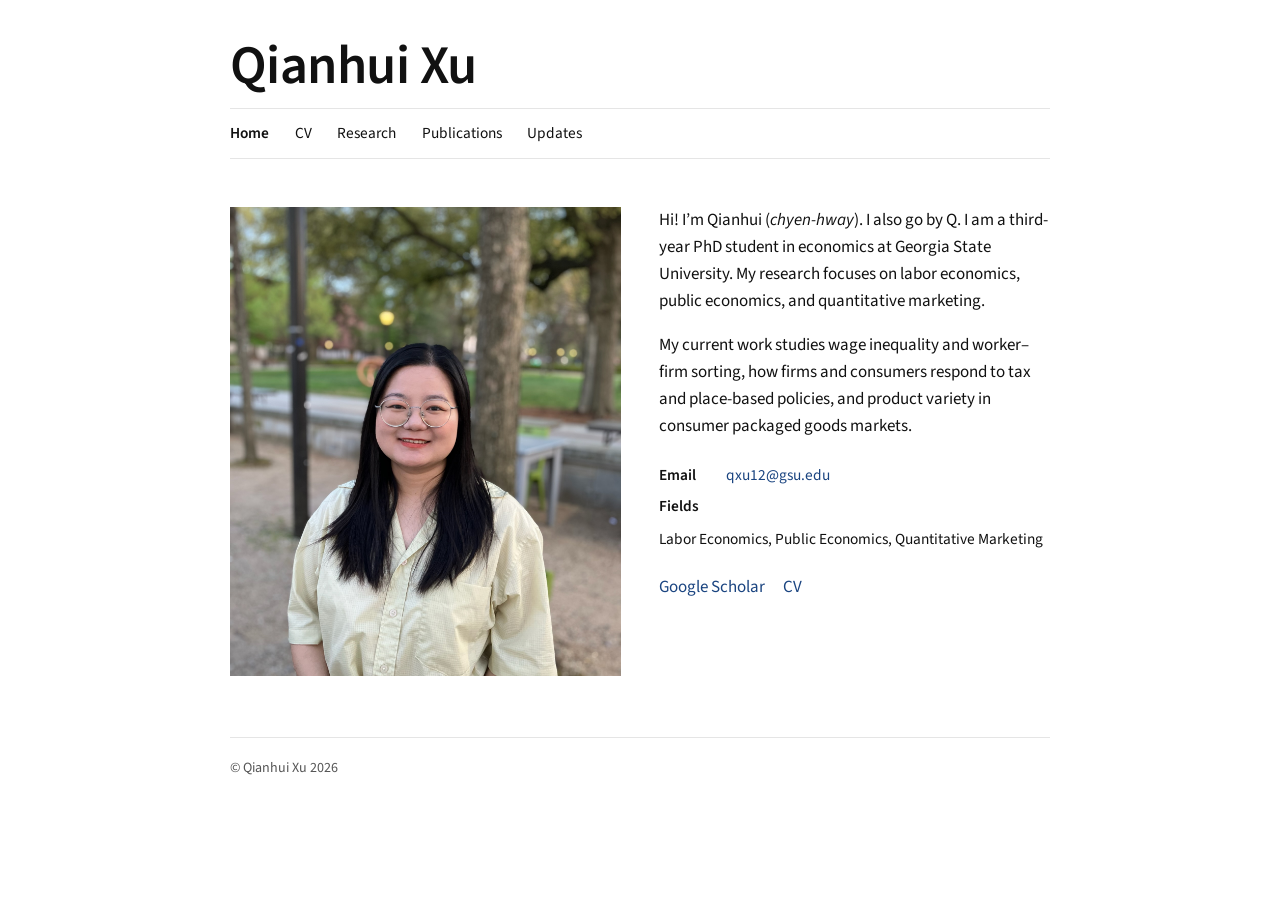
==== index.html @ 07bb1728 "Add version query to CSS/JS links so browsers pick up style changes Co-Authored-By: Claude Opus 5 <n" ====
<!DOCTYPE html>
<html lang="en">
<head>
  <meta charset="UTF-8">
  <meta name="viewport" content="width=device-width, initial-scale=1.0">
  <title>Qianhui Xu | Economics PhD Student</title>
  <meta
    name="description"
    content="Qianhui Xu is a PhD student in economics at Georgia State University working in labor economics, public economics, and health economics."
  >
  <link rel="preconnect" href="https://fonts.googleapis.com">
  <link rel="preconnect" href="https://fonts.gstatic.com" crossorigin>
  <link
    href="https://fonts.googleapis.com/css2?family=Source+Sans+3:wght@400;500;600;700&display=swap"
    rel="stylesheet"
  >
  <link rel="icon" type="image/png" href="assets/favicon.png">
  <link rel="stylesheet" href="style.css?v=20260916">
  <meta name="author" content="Qianhui Xu">
  <meta property="og:type" content="profile">
  <meta property="og:title" content="Qianhui Xu | Economics PhD Student">
  <meta property="og:description" content="PhD student in economics at Georgia State University. Labor, public, and health economics.">
  <meta property="og:url" content="https://xu-qianhui.github.io/">
  <meta property="og:image" content="https://xu-qianhui.github.io/assets/qianhui-xu-photo.jpg">
  <meta name="twitter:card" content="summary">
  <script type="application/ld+json">
  {
    "@context": "https://schema.org",
    "@type": "Person",
    "name": "Qianhui Xu",
    "url": "https://xu-qianhui.github.io/",
    "image": "https://xu-qianhui.github.io/assets/qianhui-xu-photo.jpg",
    "jobTitle": "PhD Student in Economics",
    "affiliation": {
      "@type": "CollegeOrUniversity",
      "name": "Georgia State University"
    },
    "email": "mailto:qxu12@gsu.edu",
    "sameAs": [
      "https://scholar.google.com/citations?user=aEYqAjsAAAAJ&hl=en"
    ]
  }
  </script>
</head>
<body>
  <header class="site-header">
    <div class="container">
      <h1 class="site-name">Qianhui Xu</h1>
      <nav class="site-nav" aria-label="Primary">
        <a class="is-current" href="index.html">Home</a>
        <a href="assets/Qianhui_Xu_CV.pdf" target="_blank" rel="noreferrer">CV</a>
        <a href="research.html">Research</a>
        <a href="publications.html">Publications</a>
        <a href="updates.html">Updates</a>
      </nav>
    </div>
  </header>

  <main>
    <section class="hero">
      <div class="container">
        <img
          src="assets/qianhui-xu-photo.jpg"
          alt="Portrait of Qianhui Xu"
          class="portrait"
        >
        <div class="hero-copy">
          <div class="intro">
            <p>
              Hi! I&rsquo;m Qianhui (<em>chyen-hway</em>). I also go by Q.
              I am a third-year PhD student in economics at Georgia State University.
              My research focuses on labor economics, public economics, and quantitative
              marketing.
            </p>
            <p>
              My current work studies wage inequality and worker&ndash;firm sorting,
              how firms and consumers respond to tax and place-based policies, and
              product variety in consumer packaged goods markets.
            </p>
          </div>

          <ul class="meta-list">
            <li><span>Email</span> <a href="mailto:qxu12@gsu.edu">qxu12@gsu.edu</a></li>
            <li><span>Fields</span> Labor Economics, Public Economics, Quantitative Marketing</li>
          </ul>

          <div class="hero-links" aria-label="Profile links">
            <a href="https://scholar.google.com/citations?user=aEYqAjsAAAAJ&hl=en" target="_blank" rel="noreferrer">Google Scholar</a>
            <a href="assets/Qianhui_Xu_CV.pdf" target="_blank" rel="noreferrer">CV</a>
          </div>
        </div>
      </div>
    </section>
  </main>

  <footer class="site-footer">
    <div class="container footer-wrap">
      <p>&copy; Qianhui Xu <span id="copyright-year">2026</span></p>
    </div>
  </footer>
  <script>document.getElementById('copyright-year').textContent=new Date().getFullYear();</script>
</body>
</html>
---- style.css ----
:root {
  --bg: #ffffff;
  --text: #111111;
  --muted: #555555;
  --border: #e5e5e5;
  --accent: #1a4480;
  --container: 820px;
}

*,
*::before,
*::after {
  box-sizing: border-box;
}

html {
  scroll-behavior: smooth;
}

body {
  margin: 0;
  font-family: "Source Sans 3", -apple-system, BlinkMacSystemFont, "Segoe UI", sans-serif;
  background: var(--bg);
  color: var(--text);
  line-height: 1.6;
  font-size: 17px;
}

a {
  color: var(--accent);
  text-decoration: none;
}

a:hover {
  text-decoration: underline;
}

img {
  display: block;
  max-width: 100%;
}

.container {
  width: min(var(--container), calc(100% - 2rem));
  margin: 0 auto;
}

/* ---- Header: name + subtitle + nav ---- */
.site-header {
  background: var(--bg);
  padding: 2.4rem 0 0.6rem;
}

.site-name {
  margin: 0;
  font-size: clamp(2.4rem, 5vw, 3.4rem);
  font-weight: 600;
  letter-spacing: -0.01em;
  line-height: 1.05;
  color: var(--text);
}

.site-nav {
  display: flex;
  flex-wrap: wrap;
  gap: 0 1.6rem;
  margin-top: 0.8rem;
  padding: 0.7rem 0 0.8rem;
  border-top: 1px solid var(--border);
  border-bottom: 1px solid var(--border);
}

.site-nav a {
  color: var(--text);
  font-size: 0.96rem;
  text-decoration: none;
}

.site-nav a:hover {
  color: var(--accent);
}

.site-nav a.is-current {
  font-weight: 600;
  color: var(--text);
}

/* ---- Hero (homepage) ---- */
.hero {
  padding: 2.4rem 0 1.4rem;
}

.hero .container {
  display: grid;
  grid-template-columns: 1fr 1fr;
  gap: 2.4rem;
  align-items: start;
}

.portrait {
  width: 100%;
  height: auto;
  aspect-ratio: 5 / 6;
  border-radius: 0;
  object-fit: cover;
  background: #f4f4f4;
}

.hero-copy {
  text-align: left;
}

.intro p {
  margin: 0 0 1rem;
}

.meta-list {
  list-style: none;
  padding: 0;
  margin: 1.4rem 0;
  display: grid;
  gap: 0.4rem;
  font-size: 0.96rem;
}

.meta-list li {
  display: flex;
  flex-wrap: wrap;
  gap: 0.55rem;
}

.meta-list span {
  min-width: 3.6rem;
  font-weight: 600;
  color: var(--text);
}

.hero-links {
  display: flex;
  flex-wrap: wrap;
  gap: 1.1rem;
  margin-top: 1.2rem;
}

/* ---- Inner pages ---- */
.page-main {
  padding: 1.8rem 0 0;
}

.page-title {
  margin: 0 0 0.4rem;
  font-size: clamp(1.8rem, 3.4vw, 2.4rem);
  font-weight: 600;
  letter-spacing: -0.01em;
}

.page-block {
  padding: 0.5rem 0 2.5rem;
}

.section-note {
  margin: 0 0 1.2rem;
  color: var(--muted);
  font-size: 0.96rem;
}

.section-heading {
  margin-bottom: 1.4rem;
}

.section-heading h2 {
  margin: 0 0 0.45rem;
  font-size: 1.5rem;
  font-weight: 600;
}

.section-heading p {
  margin: 0;
  max-width: 64ch;
  color: var(--muted);
}

/* ---- Filters ---- */
.filters {
  display: flex;
  flex-wrap: wrap;
  gap: 0.6rem;
  margin: 1.2rem 0 1.4rem;
}

.filter-btn {
  border: 1px solid var(--border);
  background: transparent;
  color: var(--muted);
  border-radius: 3px;
  padding: 0.35rem 0.75rem;
  font: inherit;
  font-size: 0.9rem;
  cursor: pointer;
  transition: background 120ms ease, color 120ms ease, border-color 120ms ease;
}

.filter-btn:hover,
.filter-btn:focus-visible {
  background: #f4f4f4;
  color: var(--text);
  outline: none;
}

.filter-btn.active {
  background: var(--text);
  color: #ffffff;
  border-color: var(--text);
}

/* ---- Research/publication items ---- */
.research-list,
.publication-list {
  display: grid;
  gap: 0;
}

.research-item,
.publication-item,
.teaching-card {
  border: 0;
  border-bottom: 1px solid var(--border);
  padding: 1.3rem 0;
}

.research-item.is-hidden {
  display: none;
}

.item-topline {
  display: flex;
  flex-wrap: wrap;
  gap: 0.65rem;
  margin-bottom: 0.55rem;
  font-size: 0.82rem;
  text-transform: uppercase;
  letter-spacing: 0.04em;
}

.type-tag {
  color: var(--accent);
  font-weight: 600;
}

.year-tag {
  color: var(--muted);
}

.research-item h3,
.publication-item h3 {
  margin: 0 0 0.4rem;
  font-size: 1.12rem;
  font-weight: 600;
  line-height: 1.32;
}

.research-item h3 + h3 {
  margin-top: 1.1rem;
}

.research-item .item-links + h3,
.research-item .abstract-panel + h3 {
  margin-top: 1.1rem;
}

.item-links .abstract-toggle {
  margin-top: 0;
  font-size: inherit;
}

.publication-item {
  padding: 0.9rem 0;
}

.item-meta,
.publication-item p,
.teaching-card p {
  margin: 0;
  color: var(--muted);
  font-size: 0.96rem;
}

.abstract-toggle {
  margin-top: 0.7rem;
  border: 0;
  background: transparent;
  padding: 0;
  font: inherit;
  font-size: 0.92rem;
  color: var(--accent);
  cursor: pointer;
}

.abstract-toggle:hover {
  text-decoration: underline;
}

.abstract-panel {
  margin-top: 0.8rem;
  padding: 0.1rem 0 0.1rem 1rem;
  border-left: 2px solid var(--border);
}

.abstract-panel p {
  margin: 0;
  font-size: 0.96rem;
}

.item-links {
  display: flex;
  flex-wrap: wrap;
  gap: 1rem;
  margin-top: 0.7rem;
  font-size: 0.94rem;
}

/* ---- Timeline (updates page) ---- */
.timeline {
  display: grid;
  gap: 0;
}

.timeline-item {
  padding: 1rem 0;
  border-bottom: 1px solid var(--border);
}

.timeline-date {
  margin: 0 0 0.2rem;
  color: var(--muted);
  font-weight: 600;
  font-size: 0.88rem;
  text-transform: uppercase;
  letter-spacing: 0.04em;
}

.timeline-item p:last-child {
  margin: 0;
}

/* ---- Teaching ---- */
.teaching-title {
  font-size: 1.1rem;
  font-weight: 600;
  margin-bottom: 0.45rem;
}

/* ---- Footer ---- */
.site-footer {
  padding: 2.4rem 0 3rem;
}

.footer-wrap {
  border-top: 1px solid var(--border);
  padding-top: 1.2rem;
  color: var(--muted);
  font-size: 0.88rem;
}

.footer-wrap p {
  margin: 0;
}

/* ---- Responsive ---- */
@media (max-width: 700px) {
  body {
    font-size: 16px;
  }

  .container {
    width: calc(100% - 1.4rem);
  }

  .site-header {
    padding-top: 1.6rem;
  }

  .site-nav {
    gap: 0.6rem 1.2rem;
  }

  .portrait {
    width: 130px;
    height: 130px;
  }

  .hero .container {
    grid-template-columns: 1fr;
    justify-items: center;
    text-align: center;
  }

  .hero-copy {
    text-align: left;
  }
}
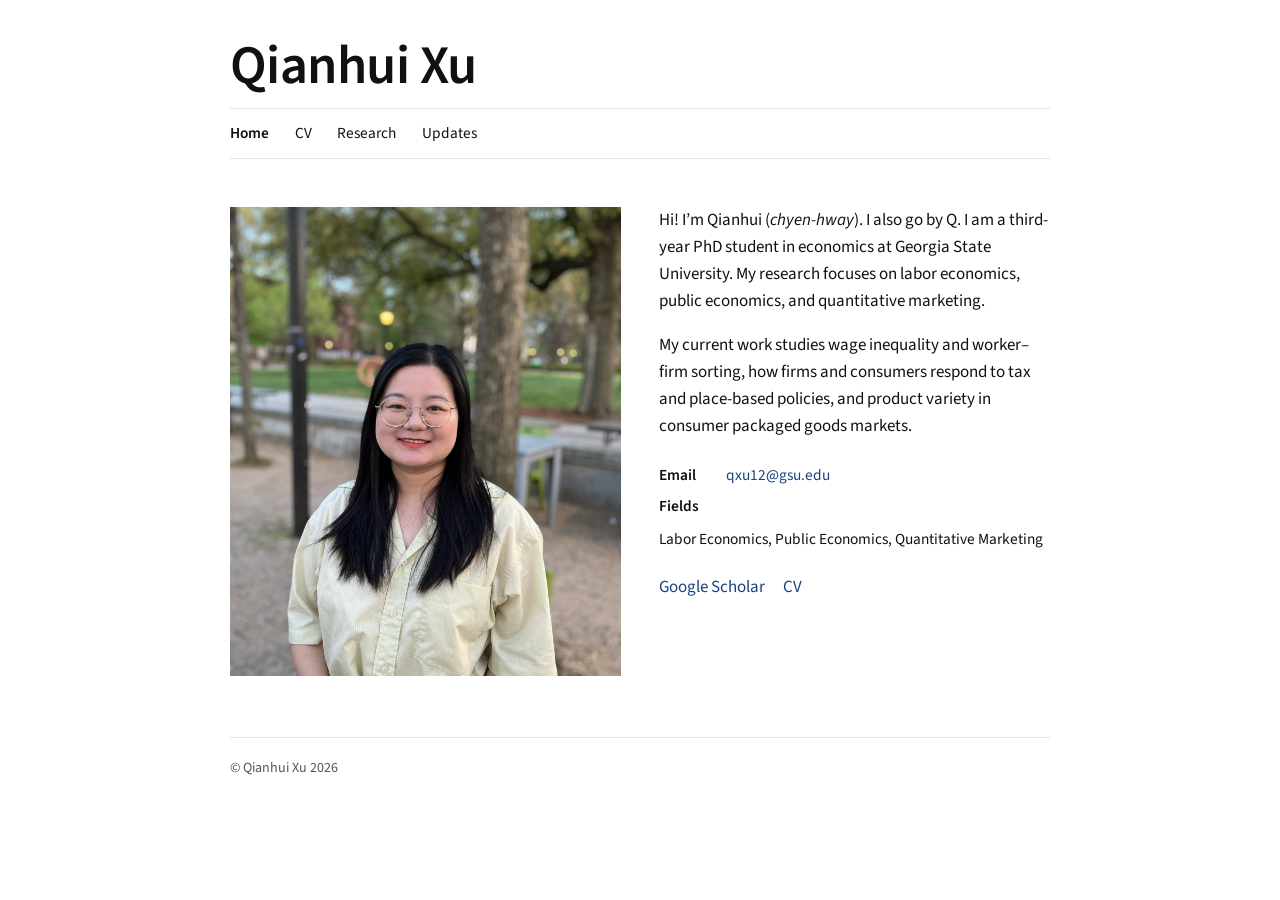
==== commit 5d141e8f: "Remove Publications link from site navigation Co-Authored-By: Claude Opus 5 <noreply@anthropic.com>" ====
--- a/index.html
+++ b/index.html
@@ -50,7 +50,6 @@
         <a class="is-current" href="index.html">Home</a>
         <a href="assets/Qianhui_Xu_CV.pdf" target="_blank" rel="noreferrer">CV</a>
         <a href="research.html">Research</a>
-        <a href="publications.html">Publications</a>
         <a href="updates.html">Updates</a>
       </nav>
     </div>
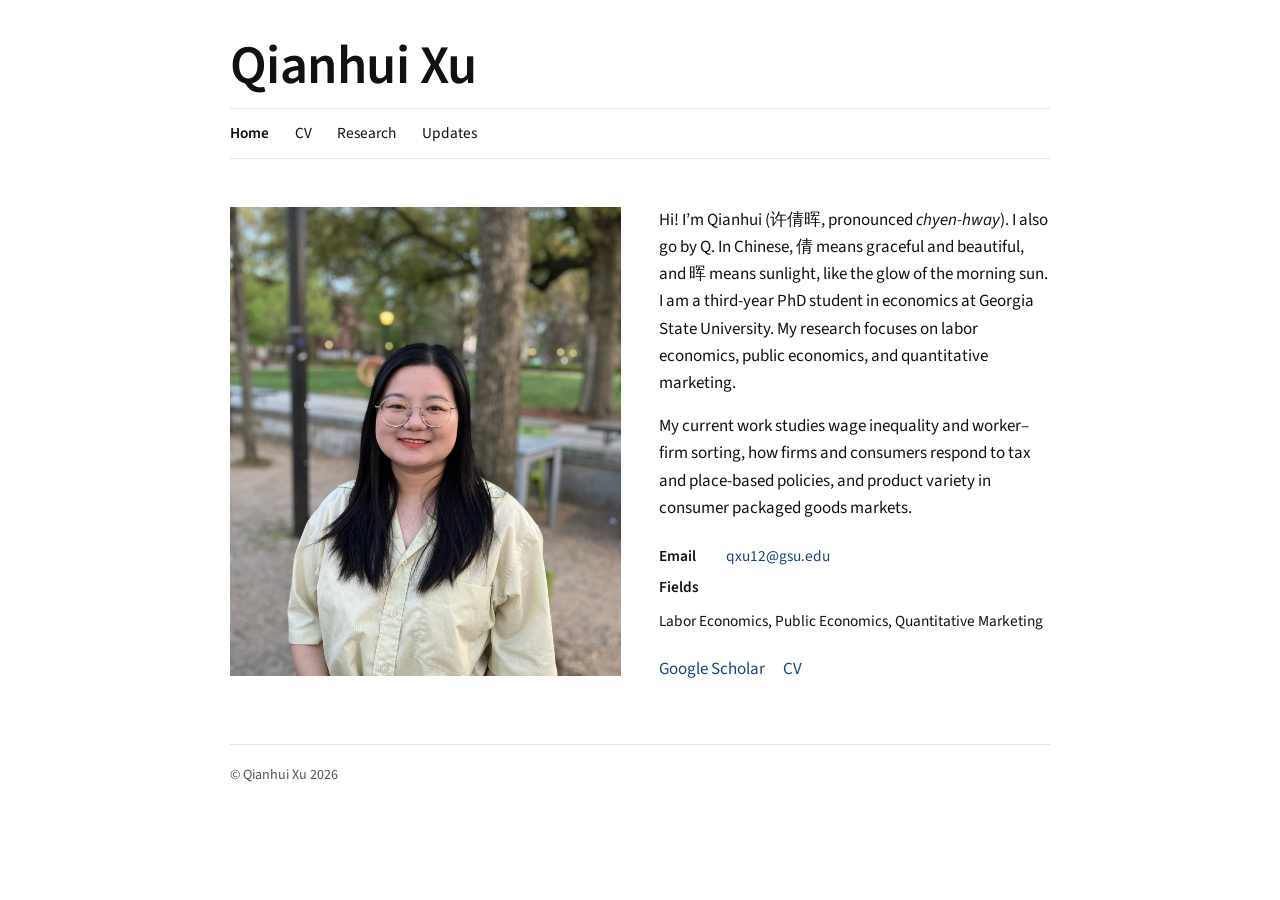
==== commit 2a8bff12: "Homepage: add Chinese name and meaning; CV: last-updated at top, unnumbered publications Co-Authored" ====
--- a/index.html
+++ b/index.html
@@ -66,7 +66,9 @@
         <div class="hero-copy">
           <div class="intro">
             <p>
-              Hi! I&rsquo;m Qianhui (<em>chyen-hway</em>). I also go by Q.
+              Hi! I&rsquo;m Qianhui (<span lang="zh-Hans">许倩晖</span>, pronounced <em>chyen-hway</em>). I also go by Q.
+              In Chinese, <span lang="zh-Hans">倩</span> means graceful and beautiful, and
+              <span lang="zh-Hans">晖</span> means sunlight, like the glow of the morning sun.
               I am a third-year PhD student in economics at Georgia State University.
               My research focuses on labor economics, public economics, and quantitative
               marketing.
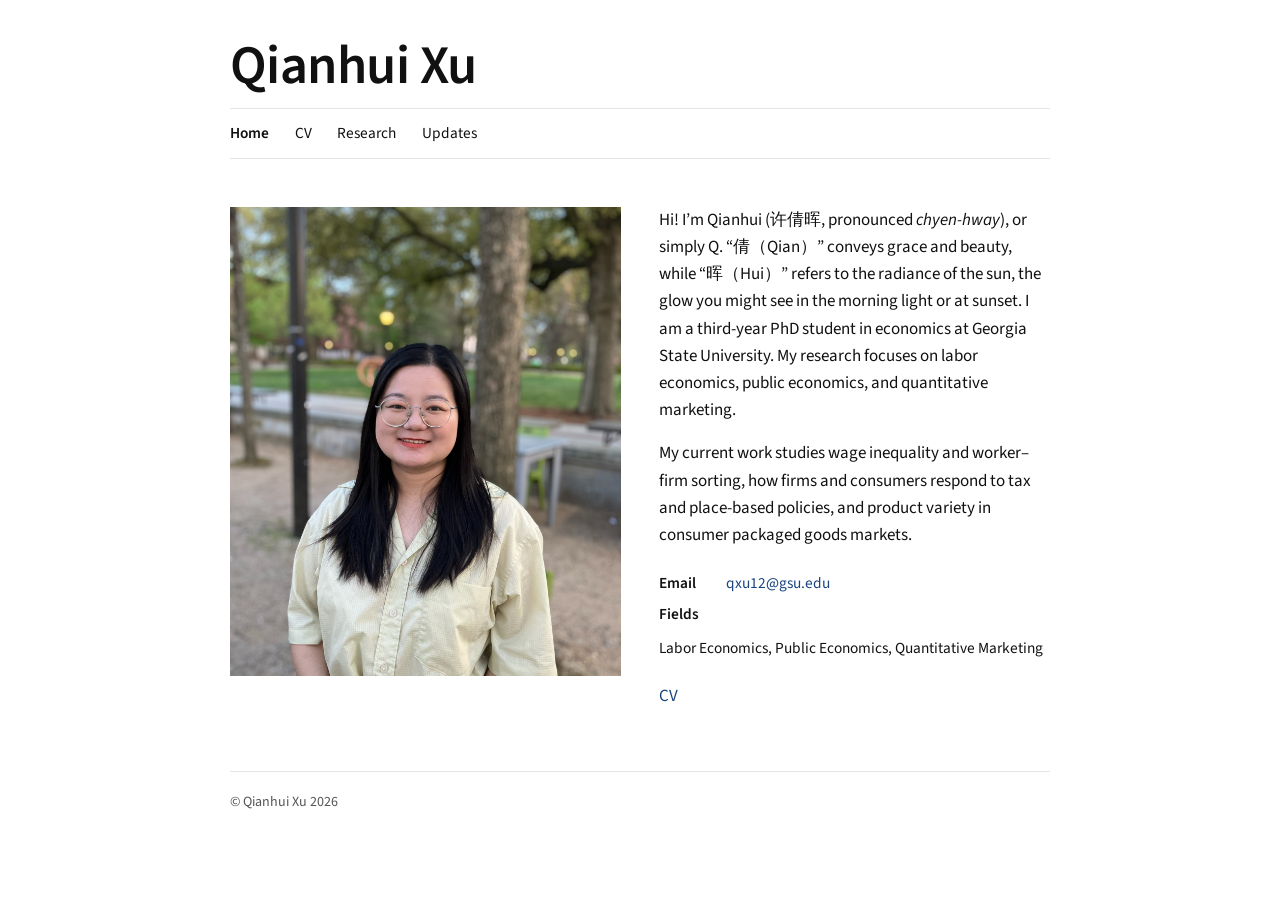
==== commit b6475a8c: "Homepage: new name introduction; remove Google Scholar link Co-Authored-By: Claude Opus 5 <noreply@a" ====
--- a/index.html
+++ b/index.html
@@ -66,9 +66,10 @@
         <div class="hero-copy">
           <div class="intro">
             <p>
-              Hi! I&rsquo;m Qianhui (<span lang="zh-Hans">许倩晖</span>, pronounced <em>chyen-hway</em>). I also go by Q.
-              In Chinese, <span lang="zh-Hans">倩</span> means graceful and beautiful, and
-              <span lang="zh-Hans">晖</span> means sunlight, like the glow of the morning sun.
+              Hi! I&rsquo;m Qianhui (<span lang="zh-Hans">许倩晖</span>, pronounced <em>chyen-hway</em>), or simply Q.
+              &ldquo;<span lang="zh-Hans">倩（Qian）</span>&rdquo; conveys grace and beauty, while
+              &ldquo;<span lang="zh-Hans">晖（Hui）</span>&rdquo; refers to the radiance of the sun, the glow
+              you might see in the morning light or at sunset.
               I am a third-year PhD student in economics at Georgia State University.
               My research focuses on labor economics, public economics, and quantitative
               marketing.
@@ -86,7 +87,6 @@
           </ul>
 
           <div class="hero-links" aria-label="Profile links">
-            <a href="https://scholar.google.com/citations?user=aEYqAjsAAAAJ&hl=en" target="_blank" rel="noreferrer">Google Scholar</a>
             <a href="assets/Qianhui_Xu_CV.pdf" target="_blank" rel="noreferrer">CV</a>
           </div>
         </div>
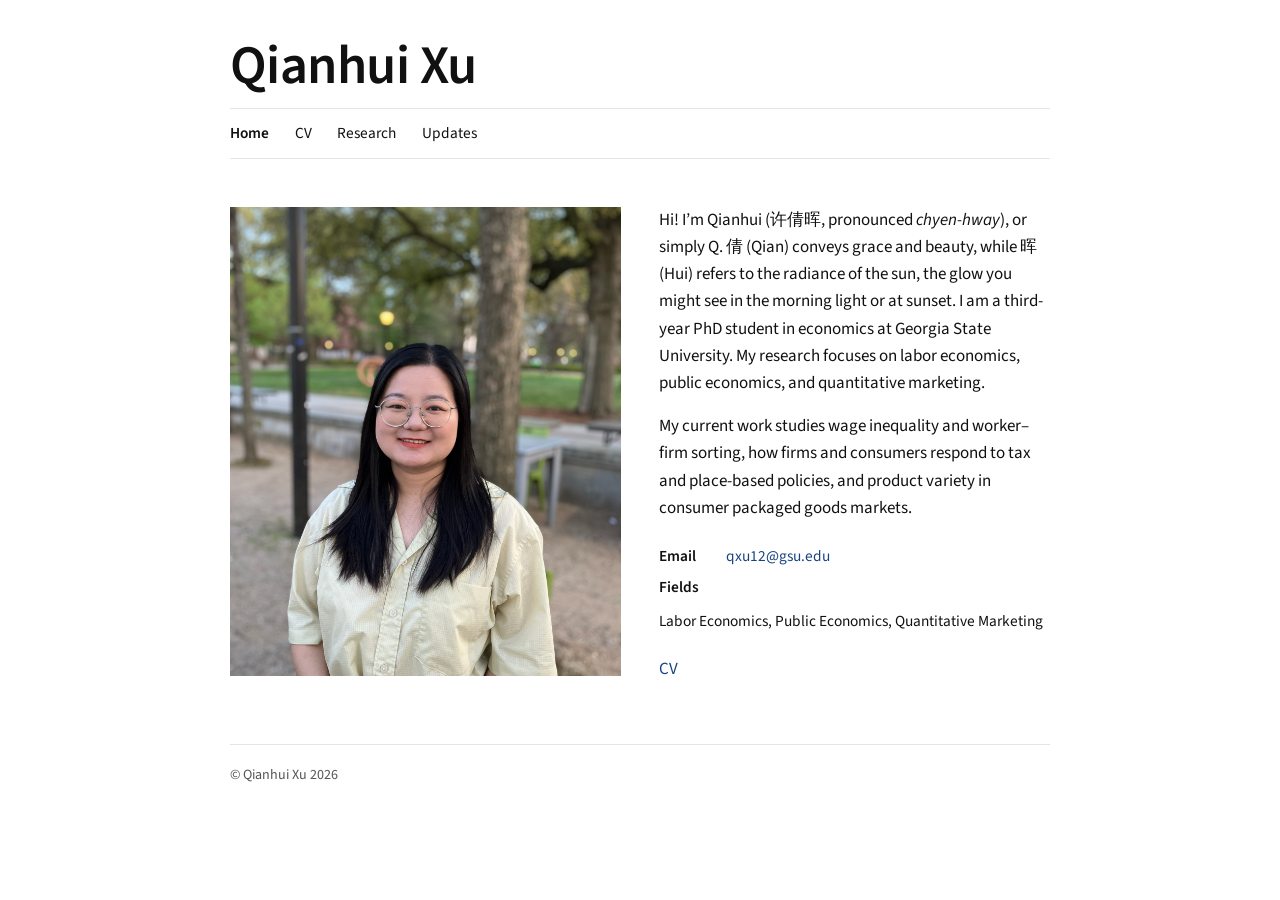
==== commit b5f89d6a: "Updates: chronological order, first-person conference entry; homepage: clean name punctuation Co-Aut" ====
--- a/index.html
+++ b/index.html
@@ -6,7 +6,7 @@
   <title>Qianhui Xu | Economics PhD Student</title>
   <meta
     name="description"
-    content="Qianhui Xu is a PhD student in economics at Georgia State University working in labor economics, public economics, and health economics."
+    content="Qianhui Xu (许倩晖) is a PhD student in economics at Georgia State University working in labor economics, public economics, and quantitative marketing."
   >
   <link rel="preconnect" href="https://fonts.googleapis.com">
   <link rel="preconnect" href="https://fonts.gstatic.com" crossorigin>
@@ -19,7 +19,7 @@
   <meta name="author" content="Qianhui Xu">
   <meta property="og:type" content="profile">
   <meta property="og:title" content="Qianhui Xu | Economics PhD Student">
-  <meta property="og:description" content="PhD student in economics at Georgia State University. Labor, public, and health economics.">
+  <meta property="og:description" content="PhD student in economics at Georgia State University. Labor economics, public economics, and quantitative marketing.">
   <meta property="og:url" content="https://xu-qianhui.github.io/">
   <meta property="og:image" content="https://xu-qianhui.github.io/assets/qianhui-xu-photo.jpg">
   <meta name="twitter:card" content="summary">
@@ -67,8 +67,8 @@
           <div class="intro">
             <p>
               Hi! I&rsquo;m Qianhui (<span lang="zh-Hans">许倩晖</span>, pronounced <em>chyen-hway</em>), or simply Q.
-              &ldquo;<span lang="zh-Hans">倩（Qian）</span>&rdquo; conveys grace and beauty, while
-              &ldquo;<span lang="zh-Hans">晖（Hui）</span>&rdquo; refers to the radiance of the sun, the glow
+              <span lang="zh-Hans">倩</span> (Qian) conveys grace and beauty, while
+              <span lang="zh-Hans">晖</span> (Hui) refers to the radiance of the sun, the glow
               you might see in the morning light or at sunset.
               I am a third-year PhD student in economics at Georgia State University.
               My research focuses on labor economics, public economics, and quantitative
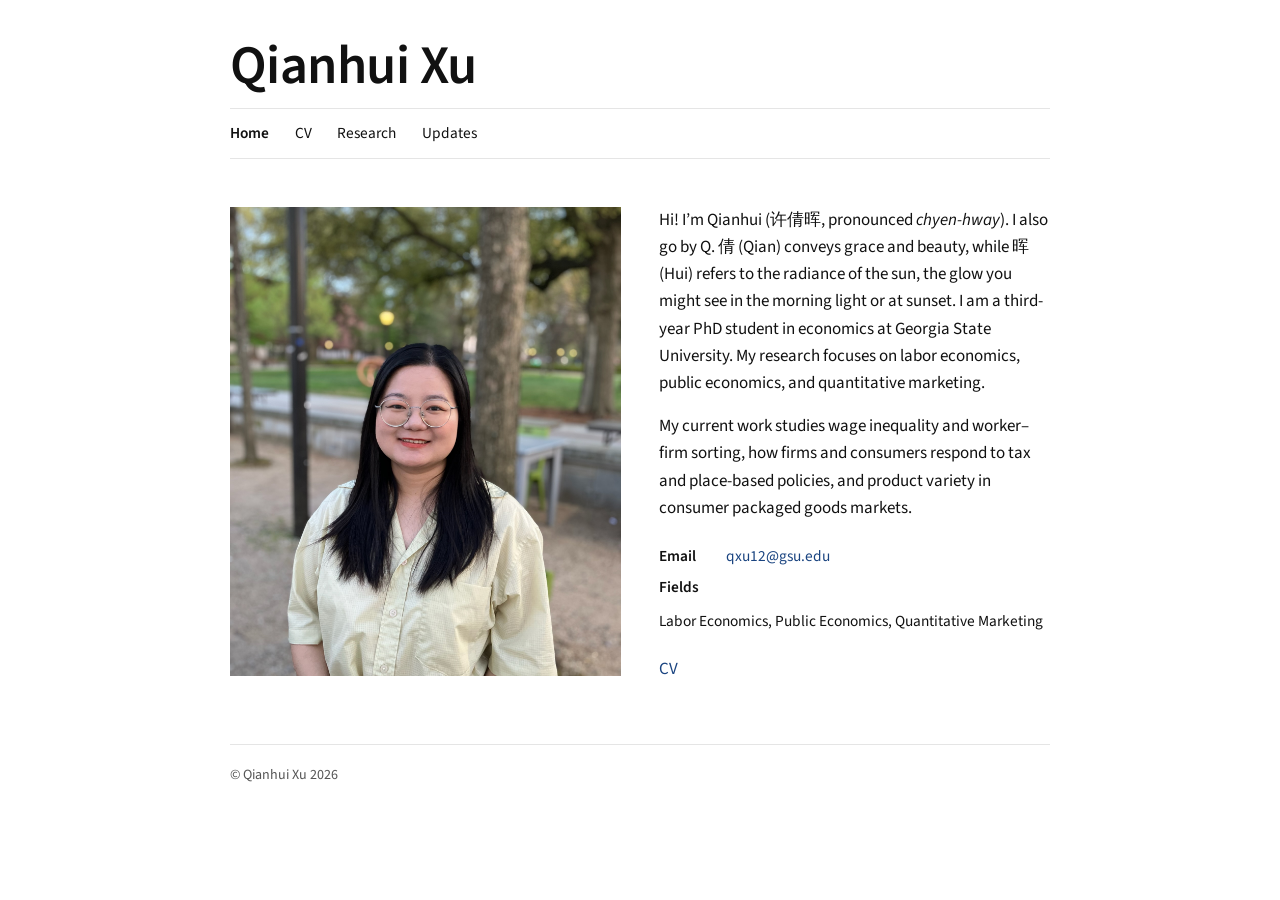
==== commit 20cb947b: "Updates in first person; homepage nickname wording Co-Authored-By: Claude Opus 5 <noreply@anthropic." ====
--- a/index.html
+++ b/index.html
@@ -66,7 +66,7 @@
         <div class="hero-copy">
           <div class="intro">
             <p>
-              Hi! I&rsquo;m Qianhui (<span lang="zh-Hans">许倩晖</span>, pronounced <em>chyen-hway</em>), or simply Q.
+              Hi! I&rsquo;m Qianhui (<span lang="zh-Hans">许倩晖</span>, pronounced <em>chyen-hway</em>). I also go by Q.
               <span lang="zh-Hans">倩</span> (Qian) conveys grace and beauty, while
               <span lang="zh-Hans">晖</span> (Hui) refers to the radiance of the sun, the glow
               you might see in the morning light or at sunset.
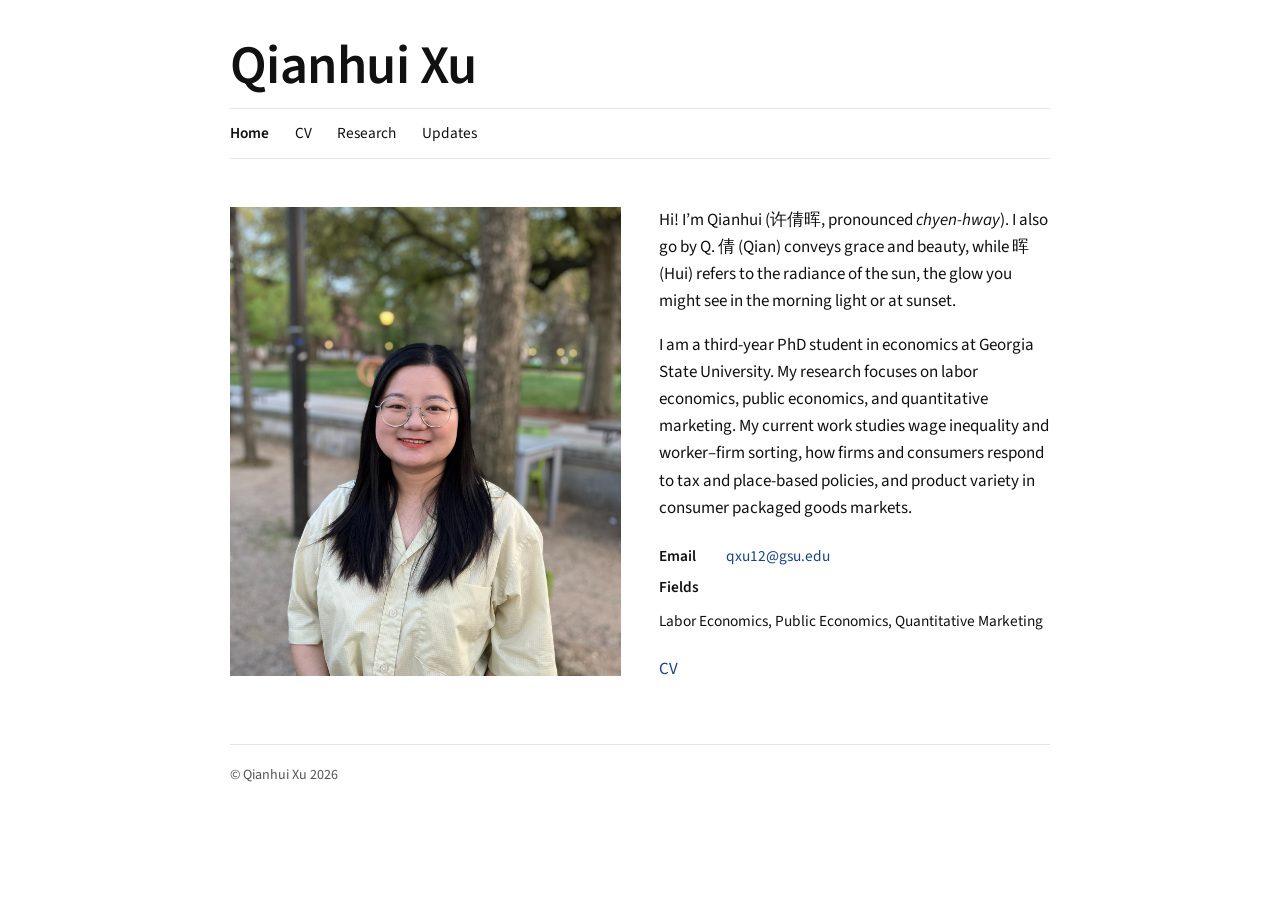
==== commit ae410bbf: "Homepage: move PhD and research sentences to second paragraph Co-Authored-By: Claude Opus 5 <noreply" ====
--- a/index.html
+++ b/index.html
@@ -70,12 +70,11 @@
               <span lang="zh-Hans">倩</span> (Qian) conveys grace and beauty, while
               <span lang="zh-Hans">晖</span> (Hui) refers to the radiance of the sun, the glow
               you might see in the morning light or at sunset.
+            </p>
+            <p>
               I am a third-year PhD student in economics at Georgia State University.
               My research focuses on labor economics, public economics, and quantitative
-              marketing.
-            </p>
-            <p>
-              My current work studies wage inequality and worker&ndash;firm sorting,
+              marketing. My current work studies wage inequality and worker&ndash;firm sorting,
               how firms and consumers respond to tax and place-based policies, and
               product variety in consumer packaged goods markets.
             </p>
